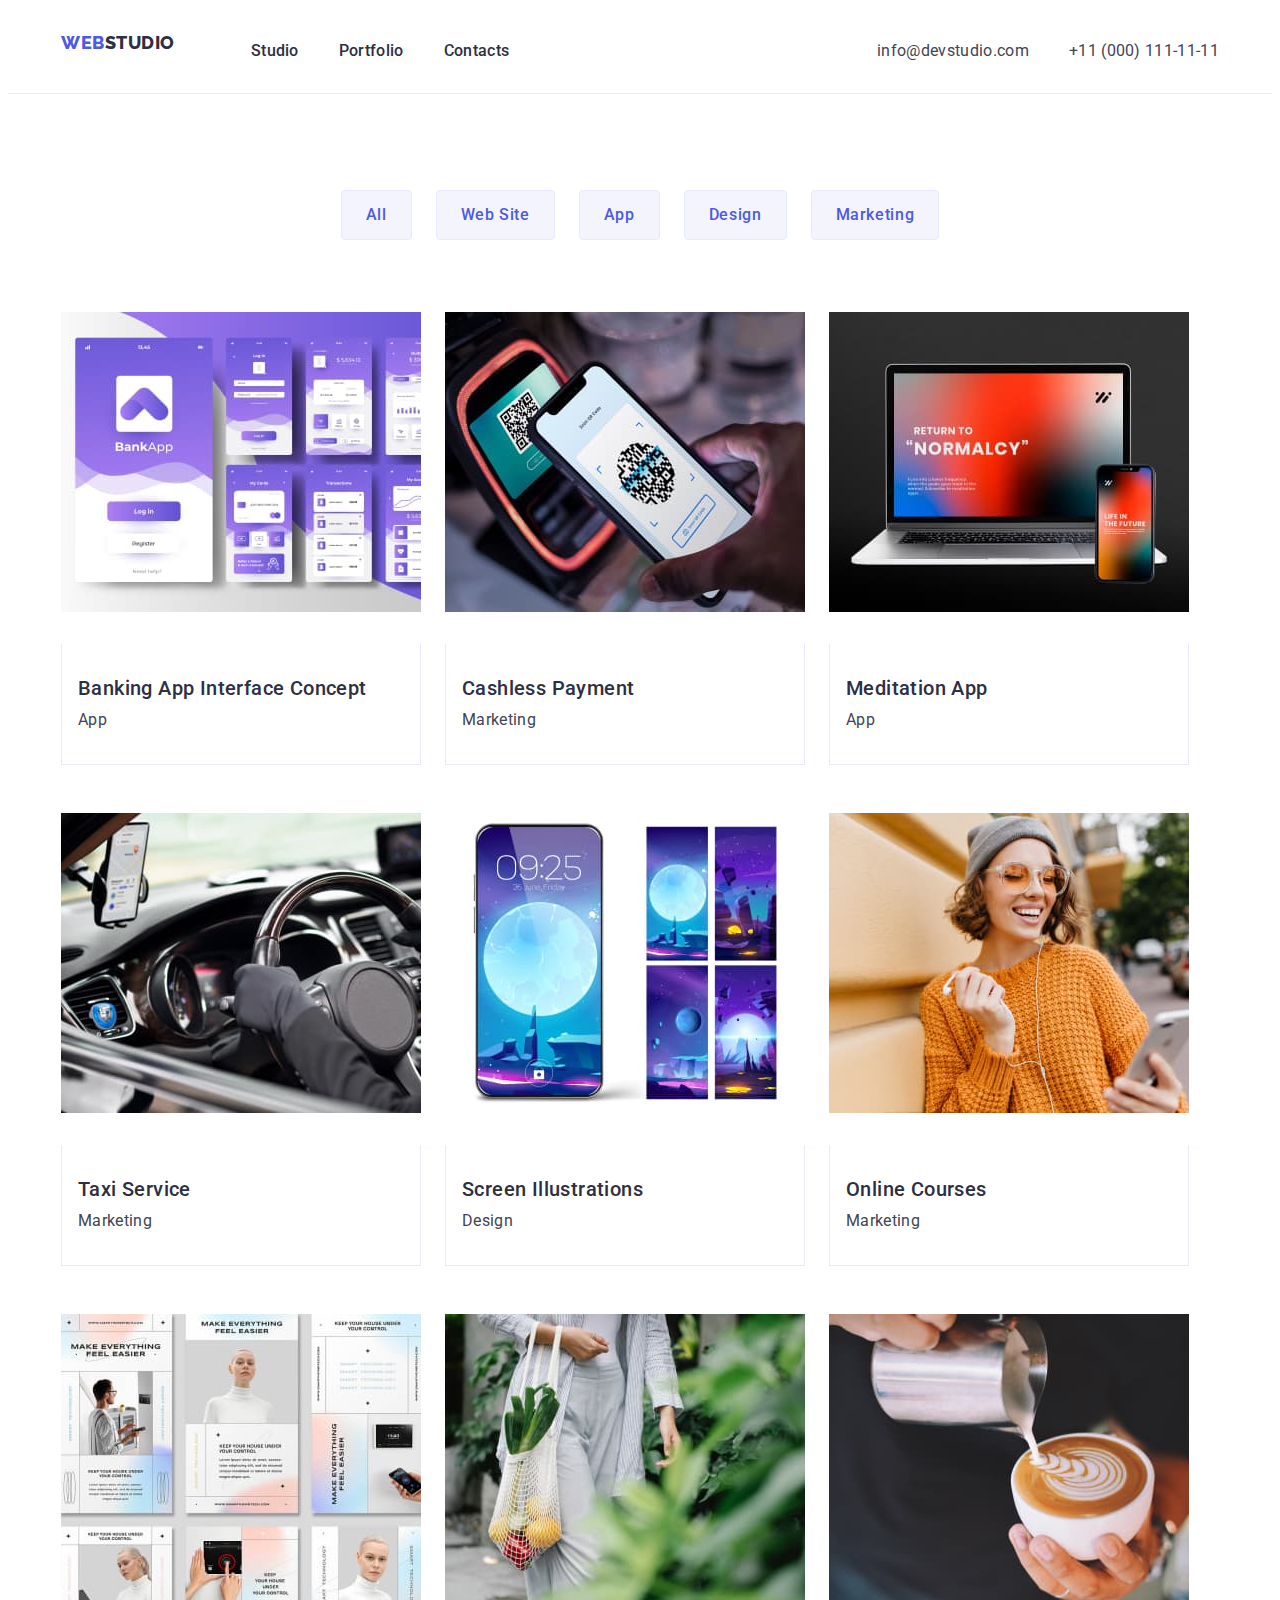
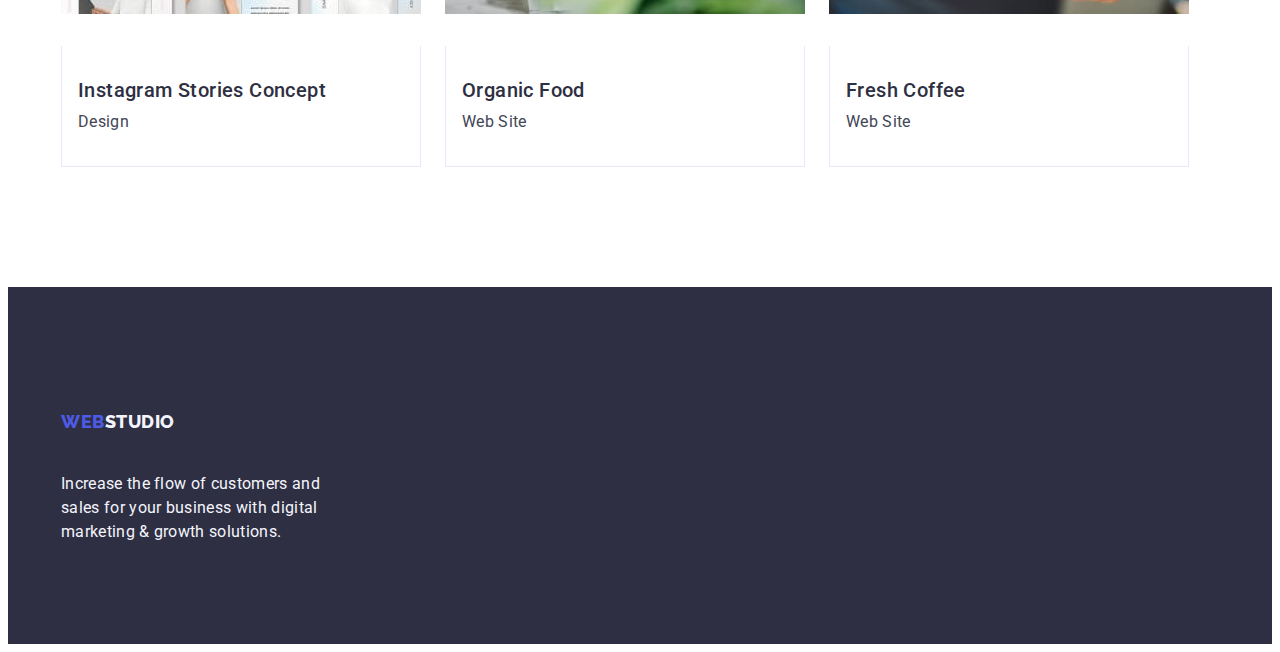
==== portfolio.html @ c1938ff7 "init commit" ====
<!DOCTYPE html>
<html lang="en">

<head>
    <meta charset="UTF-8" />
    <meta http-equiv="X-UA-Compatible" content="IE=edge" />
    <meta name="viewport" content="width=device-width, initial-scale=1.0" />
    <title>Portfolio</title>
    <link rel="preconnect" href="https://fonts.googleapis.com">
    <link rel="preconnect" href="https://fonts.gstatic.com" crossorigin>
    <link href="https://fonts.googleapis.com/css2?family=Raleway:wght@800&family=Roboto:wght@400;500;700&display=swap"
        rel="stylesheet">
    <link rel="stylesheet" href="https://cdnjs.cloudflare.com/ajax/libs/modern-normalize/1.1.0/modern-normalize.min.css"
        integrity="sha512-wpPYUAdjBVSE4KJnH1VR1HeZfpl1ub8YT/NKx4PuQ5NmX2tKuGu6U/JRp5y+Y8XG2tV+wKQpNHVUX03MfMFn9Q=="
        crossorigin="anonymous" referrerpolicy="no-referrer" />
    <link rel="stylesheet" href="./css/styles.css" />
</head>

<body>
    <!-- start header -->
    <header class="header">
        <div class="header-container container">
            <nav class="header-nav">
                <a href="./index.html" class="logo link">Web<span class="logo-dark">Studio</span></a>
                <ul class="header-list list">
                    <li class="header-list-item">
                        <a class="header-item link" href="./index.html">Studio</a>
                    </li>
                    <li class="header-list-item">
                        <a class="header-item link" href="./portfolio.html">Portfolio</a>
                    </li>
                    <li class="header-list-item">
                        <a class="header-item link" href="">Contacts</a>
                    </li>
                </ul>
            </nav>
            <address class="address">
                <ul class="address-list list">
                    <li class="address-list-item">
                        <a class="address-link link" href="mailto:info@devstudio.com">info@devstudio.com</a>
                    </li>
                    <li class="address-list-item">
                        <a class="address-link link" href="tel:+110001111111">+11 (000) 111-11-11</a>
                    </li>
                </ul>
            </address>
        </div>
    </header>
    <!-- start main -->

    <main>
        <!-- filters -->
        <!-- <aside></aside> -->
        <section class="section-portfolio">
            <div class="container">
                <h1 hidden>Portfolio</h1>
                <ul class="filter-list list">
                    <li class="filter-list-item"><button class="btn-filter" type="button">All</button></li>
                    <li class="filter-list-item"><button class="btn-filter" type="button">Web Site</button></li>
                    <li class="filter-list-item"><button class="btn-filter" type="button">App</button></li>
                    <li class="filter-list-item"><button class="btn-filter" type="button">Design</button></li>
                    <li class="filter-list-item"><button class="btn-filter" type="button">Marketing</button></li>
                </ul>
                <ul class="advantages list">
                    <li class="advantages-list">
                        <a class="advantages-item link" href="">
                            <img class="advantages-images" src="./images/portfolio/bankapp.jpg"
                                alt="Banking App Interface Concept" width="360" />
                            <div class="card-item">
                                <h2 class="advantages-title">Banking App Interface Concept</h2>
                                <p class="advantages-p">App</p>
                            </div>
                        </a>
                    </li>
                    <li class="advantages-list">
                        <a class="advantages-item link" href="">
                            <img class="advantages-images" src="./images/portfolio/payment.jpg" alt="Cashless Payment"
                                width="360" />
                            <div class="card-item">
                                <h2 class="advantages-title">Cashless Payment</h2>
                                <p class="advantages-p">Marketing</p>
                            </div>
                        </a>
                    </li>
                    <li class="advantages-list">
                        <a class="advantages-item link" href="">
                            <img class="advantages-images" src="./images/portfolio/meditation.jpg" alt="Meditation App"
                                width="360" />
                            <div class="card-item">
                                <h2 class="advantages-title">Meditation App</h2>
                                <p class="advantages-p">App</p>
                            </div>
                        </a>
                    </li>
                    <li class="advantages-list">
                        <a class="advantages-item link" href="">
                            <img class="advantages-images" src="./images/portfolio/taxi.jpg" alt="Taxi Service"
                                width="360" />
                            <div class="card-item">
                                <h2 class="advantages-title">Taxi Service</h2>
                                <p class="advantages-p">Marketing</p>
                            </div>
                        </a>
                    </li>
                    <li class="advantages-list">
                        <a class="advantages-item link" href="">
                            <img class="advantages-images" src="./images/portfolio/screenillustrations.jpg"
                                alt="Screen Illustrations" width="360" />
                            <div class="card-item">
                                <h2 class="advantages-title">Screen Illustrations</h2>
                                <p class="advantages-p">Design</p>
                            </div>
                        </a>
                    </li>
                    <li class="advantages-list">
                        <a class="advantages-item link" href="">
                            <img class="advantages-images" src="./images/portfolio/onlinecourses.jpg"
                                alt="Screen Illustrations" width="360" />
                            <div class="card-item">
                                <h2 class="advantages-title">Online Courses</h2>
                                <p class="advantages-p">Marketing</p>
                            </div>
                        </a>
                    </li>
                    <li class="advantages-list">
                        <a class="advantages-item link" href="">
                            <img class="advantages-images" src="./images/portfolio/instagramconcept.jpg"
                                alt="Instagram Stories Concept" width="360" />
                            <div class="card-item">
                                <h2 class="advantages-title">Instagram Stories Concept</h2>
                                <p class="advantages-p">Design</p>
                            </div>
                        </a>
                    </li>
                    <li class="advantages-list">
                        <a class="advantages-item link" href="">
                            <img class="advantages-images" src="./images/portfolio/organicfood.jpg" alt="Organic Food"
                                width="360" />
                            <div class="card-item">
                                <h2 class="advantages-title">Organic Food</h2>
                                <p class="advantages-p">Web Site</p>
                            </div>
                        </a>
                    </li>
                    <li class="advantages-list">
                        <a class="advantages-item link" href="">
                            <img class="advantages-images" src="./images/portfolio/freshcoffee.jpg" alt="Fresh Coffee"
                                width="360" />
                            <div class="card-item">
                                <h2 class="advantages-title">Fresh Coffee</h2>
                                <p class="advantages-p">Web Site</p>
                            </div>
                        </a>
                    </li>
                </ul>
            </div>
        </section>
    </main>

    <!-- start footer -->
    <footer class="footer">
        <div class="container">
            <a class="logo link" href="./index.html">Web<span class="logo-light">Studio</span></a>
            <p class="footer-text">
                Increase the flow of customers and sales for your business with
                digital marketing & growth solutions.
            </p>
        </div>
    </footer>
</body>

</html>
---- css/styles.css ----
/**
  |============================
  | default classes
  |============================
*/
/* main text color #2E2F42 */
/* secondary text color #434455 */
/* white text color #FFFFFF */
/* accent bgc #4D5AE5 */
/* secondary bgc #F4F4FD */

:root {
    --main-text-color: #2e2f42;
    --secondary-text-color: #434455;
    --white-text-color: #ffffff;
    --accent-bgc: #4d5ae5;
    --secondary-bgc: #f4f4fd;
    --ocean-text-color: #404bbf;
    --border-btn-color: #e7e9fc;
}

body {
    background-color: #ffffff;
    color: var(--secondary-text-color);
    font-family: Roboto, sans-serif;
    letter-spacing: 0.02em;
}

h1,
h2,
h3,
h4,
h5,
h6,
p {
    margin: 0;
}

img {
    display: block;
}

button {
    cursor: pointer;
}

.list {
    list-style: none;
    margin: 0;
    padding: 0;
}

.link {
    text-decoration: none;
    color: inherit;
}

.container {
    width: 1158px;
    margin-left: auto;
    margin-right: auto;
    padding: 0 15px;

    /* outline: 2px solid tomato;
    outline-offset: -2px; */
}
/**
  |============================
  | header
  |============================
*/

.header {
    /* padding-top: 24px;
    padding-bottom: 24px; */
    border-bottom: 1px solid #e7e9fc;
}

.header-container {
    display: flex;
    align-items: center;
}

.header-nav {
    display: flex;
    align-items: center;
}

.address-list {
    display: flex;
    align-items: center;
}

.address {
    margin-left: auto;
}

.logo {
    padding: 24px 0;
    display: inline-block;
    margin-right: 76px;
    margin-bottom: 16px;

    color: var(--accent-bgc);
    font-family: Raleway, sans-serif;
    font-size: 18px;
    font-weight: 800;
    letter-spacing: 0.03em;
    line-height: 1.17;
    text-transform: uppercase;
}

.logo-dark {
    color: var(--main-text-color);
}

.header-item {
    display: block;
    padding: 24px 0;

    color: var(--main-text-color);
    font-size: 16px;
    letter-spacing: 0.02em;
    line-height: 1.5;
    font-weight: 500;
}

.address-list {
    font-size: 16px;
    letter-spacing: 0.02em;
    line-height: 1.5;
}

.address-list-item:not(:last-child) {
    /* outline: 1px solid tomato; */
    margin-right: 40px;
}

.address-link {
    padding: 24px 0;
    display: block;
}

.site-item {
    color: var(--secondary-text-color);
}

.header-list {
    display: flex;
    align-items: center;
}

.header-list-item:not(:last-child) {
    margin-right: 40px;
}
/* 
.header-list li {
    outline: 1px solid tomato;
} */

.header-list a:hover,
.header-list a:focus {
    color: var(--ocean-text-color);
}

.address-list a:hover,
.address-list a:focus {
    color: var(--ocean-text-color);
}

.address {
    font-style: normal;
}

/**
  |============================
  | section hero
  |============================
*/

.section {
    padding-top: 120px;
    padding-bottom: 120px;
}

.hero {
    color: var(--white-text-color);
    font-size: 56px;
    letter-spacing: 0.02em;
    line-height: 1.07;
    text-align: center;
    margin: 0 auto;
    margin-bottom: 48px;
    max-width: 496px;
}

.btn {
    display: block;
    margin: 0 auto;
    min-width: 169px;
    height: 56px;

    border: none;
    border-radius: 4px;
    font-family: inherit;
    color: var(--white-text-color);
    font-size: 16px;
    font-weight: 500;
    letter-spacing: 0.04em;
    background-color: var(--accent-bgc);
    line-height: 1.5;
    cursor: pointer;
}

.btn:focus,
.btn:hover {
    background-color: var(--ocean-text-color);
}

.btn-filter {
    padding: 12px 24px;
    font-family: inherit;
    color: var(--accent-bgc);
    font-size: 16px;
    font-weight: 500;
    letter-spacing: 0.04em;
    background-color: var(--secondary-bgc);
    line-height: 1.5;
    cursor: pointer;
    border: 1px solid var(--border-btn-color);
    border-radius: 4px;
}

.btn-filter:focus,
.btn-filter:hover {
    color: var(--white-text-color);
    background-color: var(--ocean-text-color);
    border: 1px solid transparent;
}

/**
  |============================
  | section our advantages
  |============================
*/

.advantages-title {
    color: var(--main-text-color);
    font-size: 20px;
    letter-spacing: 0.02em;
    line-height: 1.2;
    font-weight: 500;
    margin-bottom: 8px;
}

.advantages-p {
    color: var(--secondary-text-color);
    letter-spacing: 0.02em;
    line-height: 1.5;
}

.section-advantages-list {
    display: flex;
}

.advantages-list-item {
    width: 400px;
}

.advantages-list-item:not(:last-child) {
    margin-right: 24px;
}

/**
  |============================
  | section what are we doing and our team
  |============================
*/

.section-hero {
    padding: 188px 0;

    color: var(--main-text-color);
    font-size: 36px;
    font-weight: 600;
    letter-spacing: 0.02em;
    line-height: 1.11;
    text-align: center;
    background-color: var(--main-text-color);
}

.section-works,
.title-team {
    margin-bottom: 72px;

    color: var(--main-text-color);
    font-weight: 700;
    font-size: 36px;
    letter-spacing: 0.02em;
    line-height: 1.11;
    text-align: center;
    text-transform: capitalize;
}

.section-works-list {
    display: flex;
}

.works-list-item:not(:last-child) {
    margin-right: 24px;
}

.section-team {
    background-color: var(--secondary-bgc);
}

.our-title {
    margin-bottom: 8px;

    color: var(--main-text-color);
    font-size: 20px;
    font-weight: 500;
    letter-spacing: 0.02em;
    line-height: 1.2;
    text-align: center;
}

.section-p {
    color: var(--secondary-text-color);
    letter-spacing: 0.02em;
    line-height: 1.5;
    font-size: 16px;
    text-align: center;
}

.team-item {
    background-color: var(--white-text-color);
    border-radius: 0px 0px 4px 4px;
}

.team-item:not(:last-child) {
    margin-right: 24px;
}

.section-item {
    display: flex;
}

.card-info {
    padding: 32px 16px;
}

/**
  |============================
  | footer
  |============================
*/

.footer {
    background-color: var(--main-text-color);
    padding: 100px 0;
}

.logo-light {
    color: var(--secondary-bgc);
}

.footer p {
    color: var(--secondary-bgc);
    font-size: 16px;
    letter-spacing: 0.02em;
    line-height: 1.5;
}

.footer-text {
    width: 264px;
}

/**
  |============================
  | portfolio
  |============================
*/

.filter-list {
    display: flex;
    justify-content: center;
    margin-bottom: 72px;
}

.advantages {
    display: flex;
    flex-wrap: wrap;
}

.advantages-item {
    width: 360px;
    display: block;
}

.advantages-images {
    margin-bottom: 32px;
}

.advantages-title {
    margin-bottom: 8px;
}

.advantages-list {
    margin-right: 24px;
    margin-bottom: 48px;
}

.advantages-list:nth-child(3n) {
    margin-right: 0;
}

.advantages-list:nth-child(n + 7) {
    margin-bottom: 0;
}

.filter-list-item:not(:last-child) {
    margin-right: 24px;
}

.section-portfolio {
    padding: 96px 0 120px;
}

.card-item {
    padding: 32px 16px;
    border: 1px solid var(--border-btn-color);
    border-top: none;
}
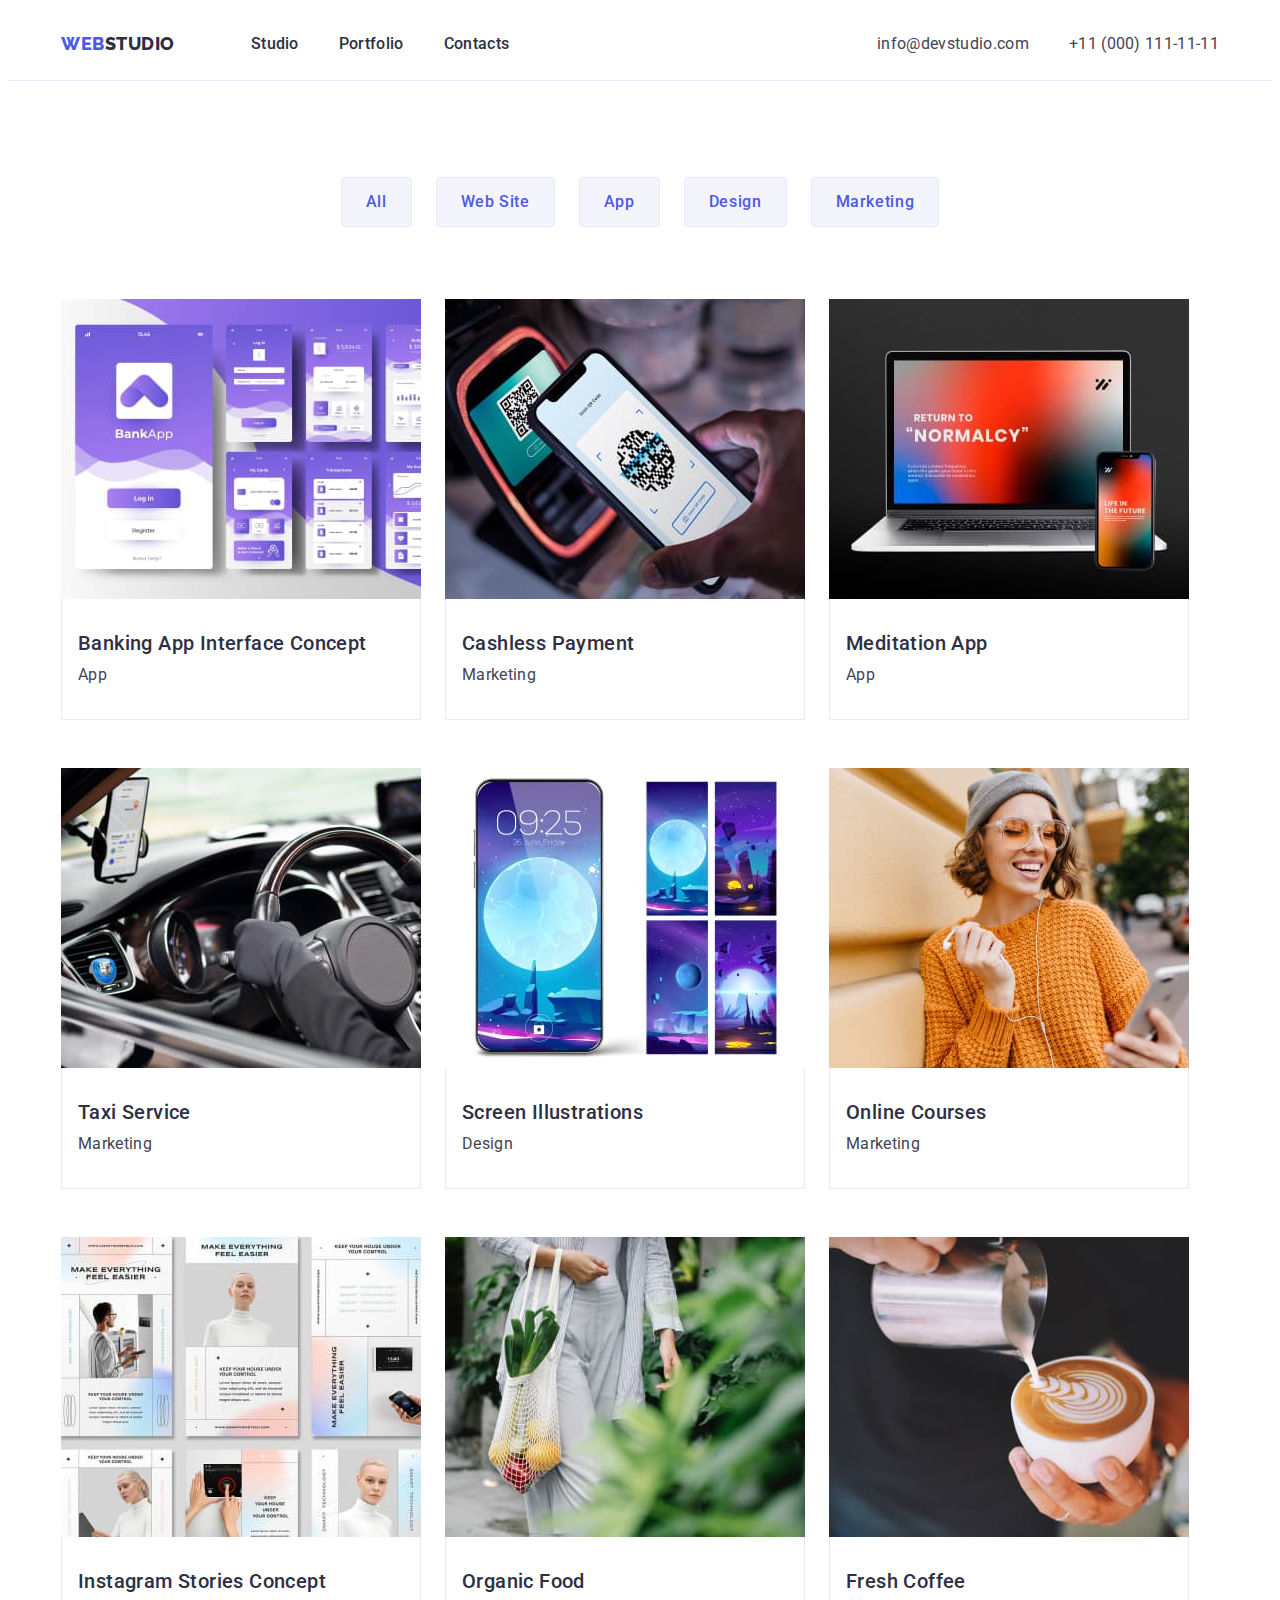
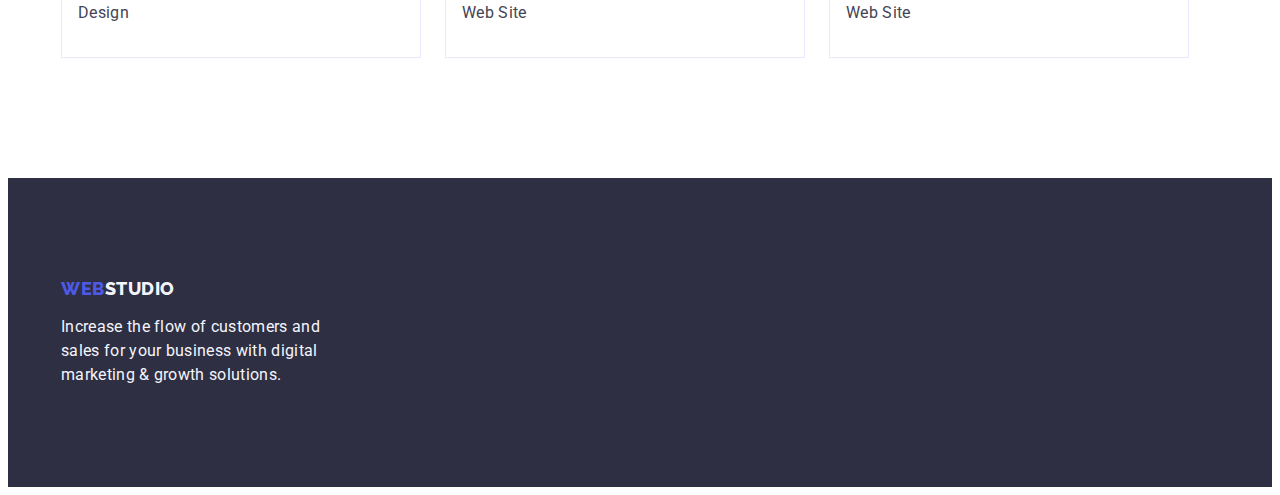
==== commit bc4550f3: "change" ====
--- a/portfolio.html
+++ b/portfolio.html
@@ -53,7 +53,7 @@
         <!-- <aside></aside> -->
         <section class="section-portfolio">
             <div class="container">
-                <h1 hidden>Portfolio</h1>
+                <h1 class="visually-hidden">Portfolio</h1>
                 <ul class="filter-list list">
                     <li class="filter-list-item"><button class="btn-filter" type="button">All</button></li>
                     <li class="filter-list-item"><button class="btn-filter" type="button">Web Site</button></li>
@@ -160,7 +160,7 @@
     <!-- start footer -->
     <footer class="footer">
         <div class="container">
-            <a class="logo link" href="./index.html">Web<span class="logo-light">Studio</span></a>
+            <a class="logo link footer-logo" href="./index.html">Web<span class="logo-light">Studio</span></a>
             <p class="footer-text">
                 Increase the flow of customers and sales for your business with
                 digital marketing & growth solutions.
--- a/css/styles.css
+++ b/css/styles.css
@@ -64,6 +64,21 @@
     /* outline: 2px solid tomato;
     outline-offset: -2px; */
 }
+
+.visually-hidden {
+    position: absolute;
+    width: 1px;
+    height: 1px;
+    margin: -1px;
+    border: 0;
+    padding: 0;
+
+    white-space: nowrap;
+    clip-path: inset(100%);
+    clip: rect(0 0 0 0);
+    overflow: hidden;
+}
+
 /**
   |============================
   | header
@@ -99,8 +114,6 @@
     padding: 24px 0;
     display: inline-block;
     margin-right: 76px;
-    margin-bottom: 16px;
-
     color: var(--accent-bgc);
     font-family: Raleway, sans-serif;
     font-size: 18px;
@@ -110,6 +123,20 @@
     text-transform: uppercase;
 }
 
+.footer-logo {
+    display: inline-block;
+    margin-right: 0;
+    margin-bottom: 16px;
+    padding: 0;
+    color: var(--accent-bgc);
+    font-family: Raleway, sans-serif;
+    font-size: 18px;
+    font-weight: 800;
+    letter-spacing: 0.03em;
+    line-height: 1.17;
+    text-transform: uppercase;
+}
+
 .logo-dark {
     color: var(--main-text-color);
 }
@@ -181,6 +208,10 @@
 .section {
     padding-top: 120px;
     padding-bottom: 120px;
+}
+
+.work {
+    padding-top: 0;
 }
 
 .hero {
@@ -264,7 +295,7 @@
 }
 
 .advantages-list-item {
-    width: 400px;
+    width: 264px;
 }
 
 .advantages-list-item:not(:last-child) {
@@ -398,9 +429,9 @@
     display: block;
 }
 
-.advantages-images {
+/* .advantages-images {
     margin-bottom: 32px;
-}
+} */
 
 .advantages-title {
     margin-bottom: 8px;
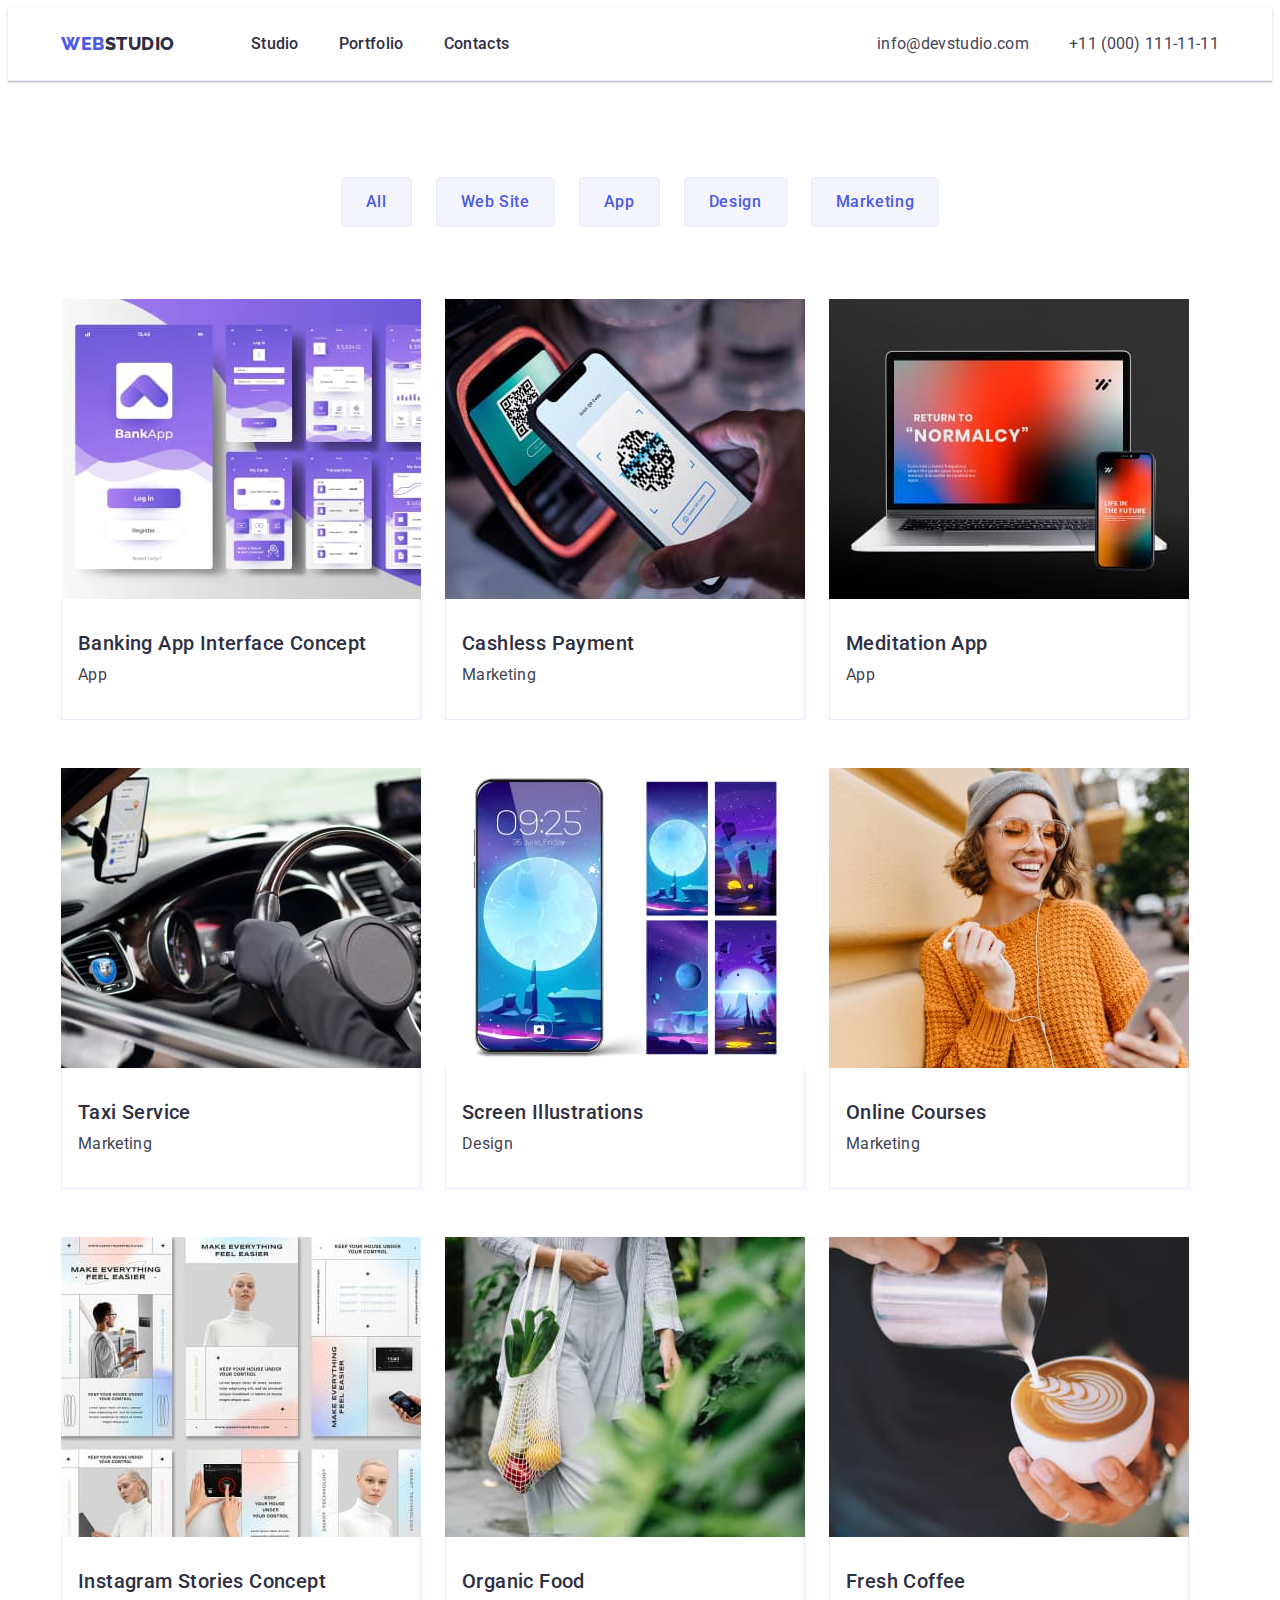
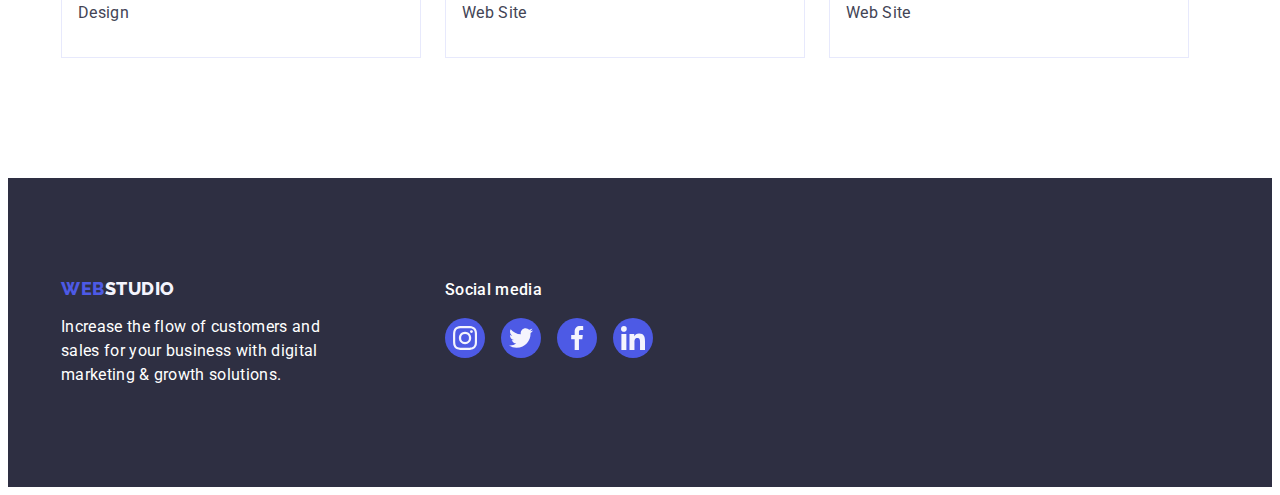
==== commit 55b1f5f4: "3" ====
--- a/portfolio.html
+++ b/portfolio.html
@@ -159,12 +159,47 @@
 
     <!-- start footer -->
     <footer class="footer">
-        <div class="container">
-            <a class="logo link footer-logo" href="./index.html">Web<span class="logo-light">Studio</span></a>
-            <p class="footer-text">
-                Increase the flow of customers and sales for your business with
-                digital marketing & growth solutions.
-            </p>
+        <div class="footer-container container">
+            <div class="footer-left-section">
+                <a class="logo link footer-logo" href="./index.html">Web<span class="logo-light">Studio</span></a>
+                <p class="footer-text">
+                    Increase the flow of customers and sales for your business with
+                    digital marketing & growth solutions.
+                </p>
+            </div>
+            <div class="social-media">
+                <p class="media-title">Social media</p>
+                <ul class="socials footer-socials list">
+                    <li class="socials-item">
+                        <a class="socials-footer-link link" href="" aria-label="Instagram icon">
+                            <svg class="socials-icon" width="24" height="24">
+                                <use href="./images/icons/icons.svg#instagram"></use>
+                            </svg>
+                        </a>
+                    </li>
+                    <li class="socials-item">
+                        <a class="socials-footer-link link" href="" aria-label="Twitter icon">
+                            <svg class="socials-icon" width="24" height="24">
+                                <use href="./images/icons/icons.svg#twitter"></use>
+                            </svg>
+                        </a>
+                    </li>
+                    <li class="socials-item">
+                        <a class="socials-footer-link link" href="" aria-label="Facebook icon">
+                            <svg class="socials-icon" width="24" height="24">
+                                <use href="./images/icons/icons.svg#facebook"></use>
+                            </svg>
+                        </a>
+                    </li>
+                    <li class="socials-item">
+                        <a class="socials-footer-link link" href="" aria-label="Linkedin icon">
+                            <svg class="socials-icon" width="24" height="24">
+                                <use href="./images/icons/icons.svg#linkedin"></use>
+                            </svg>
+                        </a>
+                    </li>
+                </ul>
+            </div>
         </div>
     </footer>
 </body>
--- a/css/styles.css
+++ b/css/styles.css
@@ -17,6 +17,8 @@
     --secondary-bgc: #f4f4fd;
     --ocean-text-color: #404bbf;
     --border-btn-color: #e7e9fc;
+    --secondary-green-color: #31d0aa;
+    --light-slate-color: #8e8f99;
 }
 
 body {
@@ -57,6 +59,7 @@
 
 .container {
     width: 1158px;
+    /* max-width: 1140px; */
     margin-left: auto;
     margin-right: auto;
     padding: 0 15px;
@@ -89,6 +92,8 @@
     /* padding-top: 24px;
     padding-bottom: 24px; */
     border-bottom: 1px solid #e7e9fc;
+    box-shadow: 0px 2px 1px rgba(46, 47, 66, 0.08),
+        0px 1px 1px rgba(46, 47, 66, 0.16), 0px 1px 6px rgba(46, 47, 66, 0.08);
 }
 
 .header-container {
@@ -246,6 +251,8 @@
 .btn:focus,
 .btn:hover {
     background-color: var(--ocean-text-color);
+    box-shadow: 0px 3px 1px rgba(0, 0, 0, 0.1), 0px 2px 1px rgba(0, 0, 0, 0.08),
+        0px 2px 2px rgba(0, 0, 0, 0.12);
 }
 
 .btn-filter {
@@ -267,6 +274,31 @@
     color: var(--white-text-color);
     background-color: var(--ocean-text-color);
     border: 1px solid transparent;
+    box-shadow: 0px 3px 1px rgba(0, 0, 0, 0.1), 0px 2px 1px rgba(0, 0, 0, 0.08),
+        0px 2px 2px rgba(0, 0, 0, 0.12);
+}
+
+.section-hero {
+    padding: 188px 0;
+    margin: 0 auto;
+    max-width: 1440px;
+
+    color: var(--main-text-color);
+    font-size: 36px;
+    font-weight: 600;
+    letter-spacing: 0.02em;
+    line-height: 1.11;
+    text-align: center;
+    background-color: var(--main-text-color);
+    min-width: 1440px;
+    background-image: linear-gradient(
+            rgba(46, 47, 66, 0.7),
+            rgba(46, 47, 66, 0.7)
+        ),
+        url(../images/header/people-office.jpg);
+    background-repeat: no-repeat;
+    background-size: cover;
+    background-position: center;
 }
 
 /**
@@ -302,26 +334,31 @@
     margin-right: 24px;
 }
 
+.advantages-icons {
+    margin-bottom: 8px;
+    min-width: 264px;
+    min-height: 112px;
+    display: flex;
+    align-items: center;
+    justify-content: center;
+    border-radius: 4px;
+    background-color: var(--secondary-bgc);
+}
+
+.antenna {
+    width: 64px;
+    height: 64px;
+}
+
 /**
   |============================
   | section what are we doing and our team
   |============================
 */
 
-.section-hero {
-    padding: 188px 0;
-
-    color: var(--main-text-color);
-    font-size: 36px;
-    font-weight: 600;
-    letter-spacing: 0.02em;
-    line-height: 1.11;
-    text-align: center;
-    background-color: var(--main-text-color);
-}
-
 .section-works,
-.title-team {
+.title-team,
+.customers-title {
     margin-bottom: 72px;
 
     color: var(--main-text-color);
@@ -362,11 +399,14 @@
     line-height: 1.5;
     font-size: 16px;
     text-align: center;
+    margin-bottom: 8px;
 }
 
 .team-item {
     background-color: var(--white-text-color);
     border-radius: 0px 0px 4px 4px;
+    box-shadow: 0px 1px 6px rgba(46, 47, 66, 0.08),
+        0px 1px 1px rgba(46, 47, 66, 0.16), 0px 2px 1px rgba(46, 47, 66, 0.08);
 }
 
 .team-item:not(:last-child) {
@@ -378,7 +418,85 @@
 }
 
 .card-info {
-    padding: 32px 16px;
+    padding: 32px 0px;
+}
+
+.socials {
+    display: flex;
+    justify-content: center;
+    align-items: center;
+    gap: 24px;
+    /* padding-left: 16px;
+    padding-right: 16px; */
+}
+
+.socials-link {
+    display: flex;
+    gap: 24px;
+    align-items: center;
+    justify-content: center;
+    width: 40px;
+    height: 40px;
+    background-color: var(--accent-bgc);
+    color: #f4f4fd;
+    border-radius: 50%;
+}
+
+.socials-icon {
+    fill: var(--secondary-bgc);
+}
+
+.socials-link:hover,
+.socials-link:focus {
+    background-color: var(--ocean-text-color);
+}
+
+.socials-footer-link {
+    display: flex;
+    gap: 24px;
+    align-items: center;
+    justify-content: center;
+    width: 40px;
+    height: 40px;
+    background-color: var(--accent-bgc);
+    color: #f4f4fd;
+    border-radius: 50%;
+}
+
+.socials-footer-link:hover,
+.socials-footer-link:focus {
+    background-color: var(--secondary-green-color);
+}
+
+/**
+  |============================
+  | Customers
+  |============================
+*/
+
+.customers-link-item {
+    fill: var(--light-slate-color);
+}
+
+.customers-list {
+    display: flex;
+    gap: 24px;
+    align-items: center;
+    justify-content: center;
+}
+
+.customers-list-item {
+    width: calc((100% - 120px) / 6);
+    height: 88px;
+}
+.customers-icons {
+    width: 100%;
+    height: 100%;
+    border: 1px solid var(--light-slate-color);
+    border-radius: 4px;
+    display: flex;
+    align-items: center;
+    justify-content: center;
 }
 
 /**
@@ -397,7 +515,7 @@
 }
 
 .footer p {
-    color: var(--secondary-bgc);
+    color: var(--white-text-color);
     font-size: 16px;
     letter-spacing: 0.02em;
     line-height: 1.5;
@@ -407,6 +525,28 @@
     width: 264px;
 }
 
+.footer-left-section {
+    margin-right: 120px;
+}
+
+.media-title {
+    color: var(--white-text-color);
+    letter-spacing: 0.02em;
+    line-height: 1.5;
+    font-size: 16px;
+    font-weight: 500;
+    margin-bottom: 16px;
+}
+
+.footer-container {
+    display: flex;
+    align-items: baseline;
+}
+
+.footer-socials {
+    gap: 16px;
+}
+
 /**
   |============================
   | portfolio
@@ -422,16 +562,13 @@
 .advantages {
     display: flex;
     flex-wrap: wrap;
+    /* width: calc((100% - 60px) / 3); */
 }
 
 .advantages-item {
-    width: 360px;
+    max-width: 360px;
     display: block;
 }
-
-/* .advantages-images {
-    margin-bottom: 32px;
-} */
 
 .advantages-title {
     margin-bottom: 8px;
@@ -445,7 +582,6 @@
 .advantages-list:nth-child(3n) {
     margin-right: 0;
 }
-
 .advantages-list:nth-child(n + 7) {
     margin-bottom: 0;
 }
